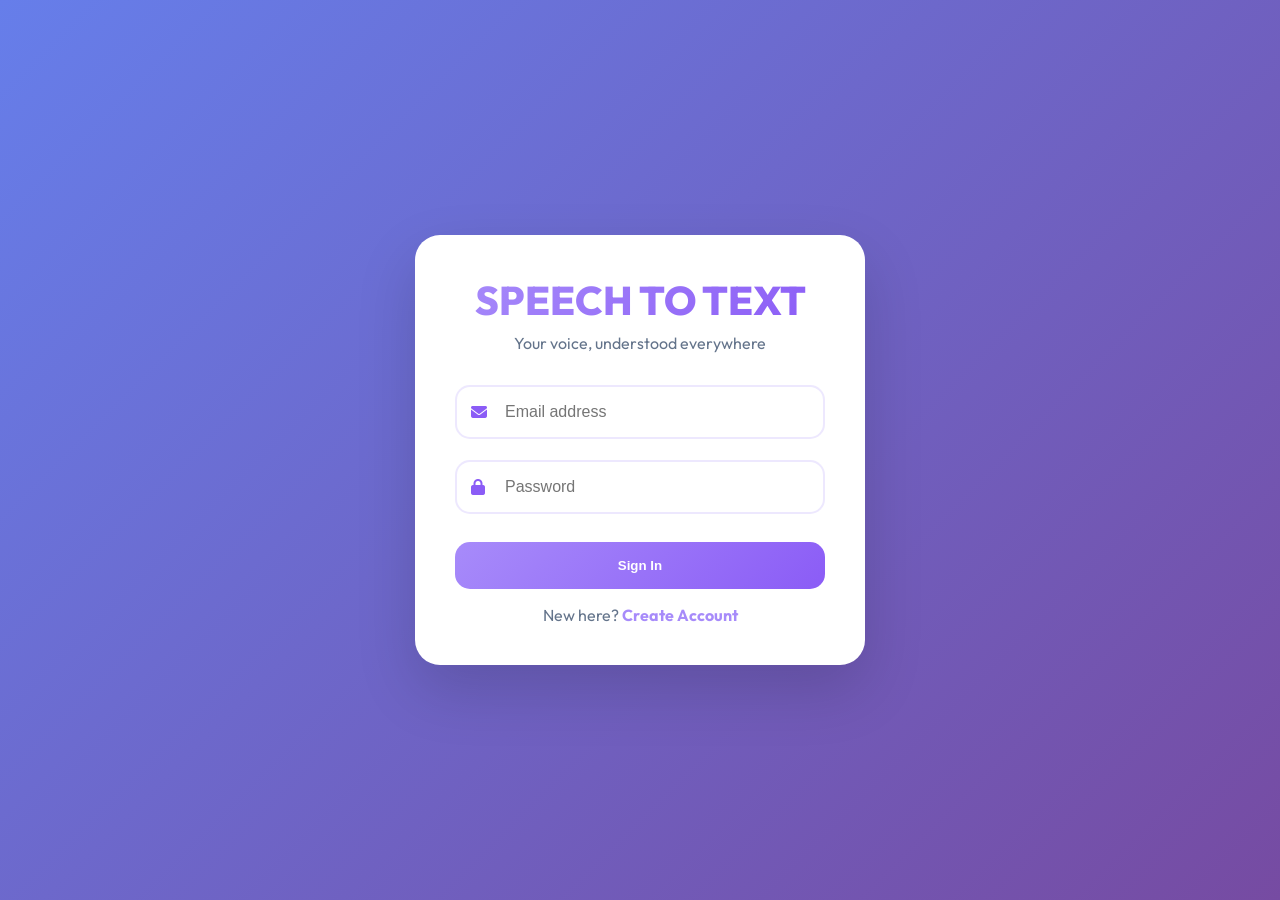
==== index.html @ 05b63a05 "initial commit" ====
<!DOCTYPE html>
<html lang="en">
<head>
<meta charset="UTF-8">
<title>Speech to Text Transcriber</title>
<meta name="viewport" content="width=device-width, initial-scale=1.0">

<link href="https://fonts.googleapis.com/css2?family=Outfit:wght@300;400;500;600;700;800&display=swap" rel="stylesheet">
<link href="https://cdnjs.cloudflare.com/ajax/libs/font-awesome/6.4.0/css/all.min.css" rel="stylesheet">
<link rel="stylesheet" href="styles.css">
</head>
<body>

<!-- TOP BAR -->
<div class="top-bar">
    <div class="top-left">
        <h2 class="app-title">Speech to Text</h2>
    </div>

    <div class="top-right">
        <button id="logoutBtn" class="logout-btn">
            <i class="fas fa-sign-out-alt"></i>
            Logout
        </button>
    </div>
</div>

<div class="app-container">

    <!-- HISTORY SIDEBAR -->
    <div class="history-sidebar">
        <h3>Previous Translations</h3>
        <div id="historyList"></div>
    </div>

    <!-- MAIN DASHBOARD -->
    <div class="main-container">
        <div class="dashboard">

            <div class="controls-row">
                <select id="lang-select">
                    <option value="hi-IN">Hindi</option>
                    <option value="ta-IN">Tamil</option>
                    <option value="te-IN">Telugu</option>
                    <option value="bn-IN">Bengali</option>
                    <option value="mr-IN">Marathi</option>
                    <option value="gu-IN">Gujarati</option>
                    <option value="pa-IN">Punjabi</option>
                    <option value="ur-IN">Urdu</option>
                </select>

                <button id="mic-btn" class="mic-btn">
                    <i class="fas fa-microphone"></i>
                    <span id="btn-text">Start Listening</span>
                </button>
            </div>

            <div id="status" class="status">Listening...</div>

            <div class="output-grid">
                <div>
                    <h4>Speech Recognition</h4>
                    <textarea id="inputText" readonly></textarea>
                </div>

                <div>
                    <h4>English Translation</h4>
                    <textarea id="outputText" readonly></textarea>

                    <button id="speak-btn" class="mic-btn" style="margin-top:15px;">
                        <i class="fas fa-volume-up"></i>
                        Speak Translation
                    </button>
                </div>
            </div>

        </div>
    </div>

</div>

<script src="script.js"></script>
</body>
</html>
---- styles.css ----
:root {
    --bg-light: #f0fdf4;
    --card-bg: #ffffff;
    --accent-primary: #10b981;
    --accent-gradient: linear-gradient(135deg, #10b981 0%, #059669 50%, #047857 100%);
    --text-muted: #9ca3af;
}

*{
    margin:0;
    padding:0;
    box-sizing:border-box;
}

body{
    font-family:'Outfit',sans-serif;
    background:linear-gradient(135deg,var(--bg-light),#ecfdf5);
    min-height:100vh;
}

/* ============================= */
/* TOP BAR */
/* ============================= */

.top-bar{
    display:flex;
    justify-content:space-between;
    align-items:center;
    padding:20px 40px;
}

.app-title{
    font-weight:700;
    font-size:1.4rem;
}

.logout-btn{
    background:transparent;
    border:1px solid #ddd;
    padding:8px 16px;
    border-radius:8px;
    cursor:pointer;
    font-weight:500;
    display:flex;
    align-items:center;
    gap:8px;
    transition:0.2s ease;
}

.logout-btn:hover{
    background:#f3f4f6;
    border-color:#bbb;
}

/* ============================= */
/* APP LAYOUT */
/* ============================= */

.app-container{
    display:flex;
    max-width:1300px;
    margin:auto;
}

/* SIDEBAR */
.history-sidebar{
    width:300px;
    background:white;
    padding:20px;
    border-right:1px solid #eee;
    overflow-y:auto;
    height:75vh;
    border-radius:20px 0 0 20px;
}

.history-sidebar h3{
    margin-bottom:15px;
}

#historyList div{
    padding:10px;
    border-radius:10px;
    margin-bottom:10px;
    background:#f0fdf4;
    cursor:pointer;
    font-size:0.9rem;
    transition:0.2s;
}

#historyList div:hover{
    background:#d1fae5;
}

/* MAIN DASHBOARD */
.main-container{
    flex:1;
    padding:2rem;
}

.dashboard{
    background:white;
    border-radius:30px;
    padding:2.5rem;
    box-shadow:0 20px 50px rgba(0,0,0,.08);
}

.controls-row{
    display:flex;
    gap:1.5rem;
    margin-bottom:2rem;
}

select{
    flex:1;
    padding:1rem;
    border-radius:15px;
    border:2px solid rgba(16,185,129,.2);
}

.mic-btn{
    padding:1rem 2rem;
    border:none;
    border-radius:15px;
    background:var(--accent-gradient);
    color:white;
    font-weight:600;
    cursor:pointer;
    display:flex;
    align-items:center;
    gap:0.7rem;
}

.mic-btn.active{
    background:linear-gradient(135deg,#ef4444,#dc2626);
}

.status{
    margin-top:0.5rem;
    font-size:0.9rem;
    color:var(--accent-primary);
    display:none;
}

.status.active{
    display:block;
}

.output-grid{
    display:grid;
    grid-template-columns:1fr 1fr;
    gap:2rem;
}

textarea{
    width:100%;
    height:250px;
    padding:1.5rem;
    border-radius:20px;
    border:2px solid rgba(16,185,129,.2);
    resize:none;
}

/* RESPONSIVE */
@media(max-width:1000px){
    .app-container{
        flex-direction:column;
    }
    .history-sidebar{
        width:100%;
        height:auto;
        border-radius:20px;
        margin-bottom:20px;
    }
    .output-grid{
        grid-template-columns:1fr;
    }
}
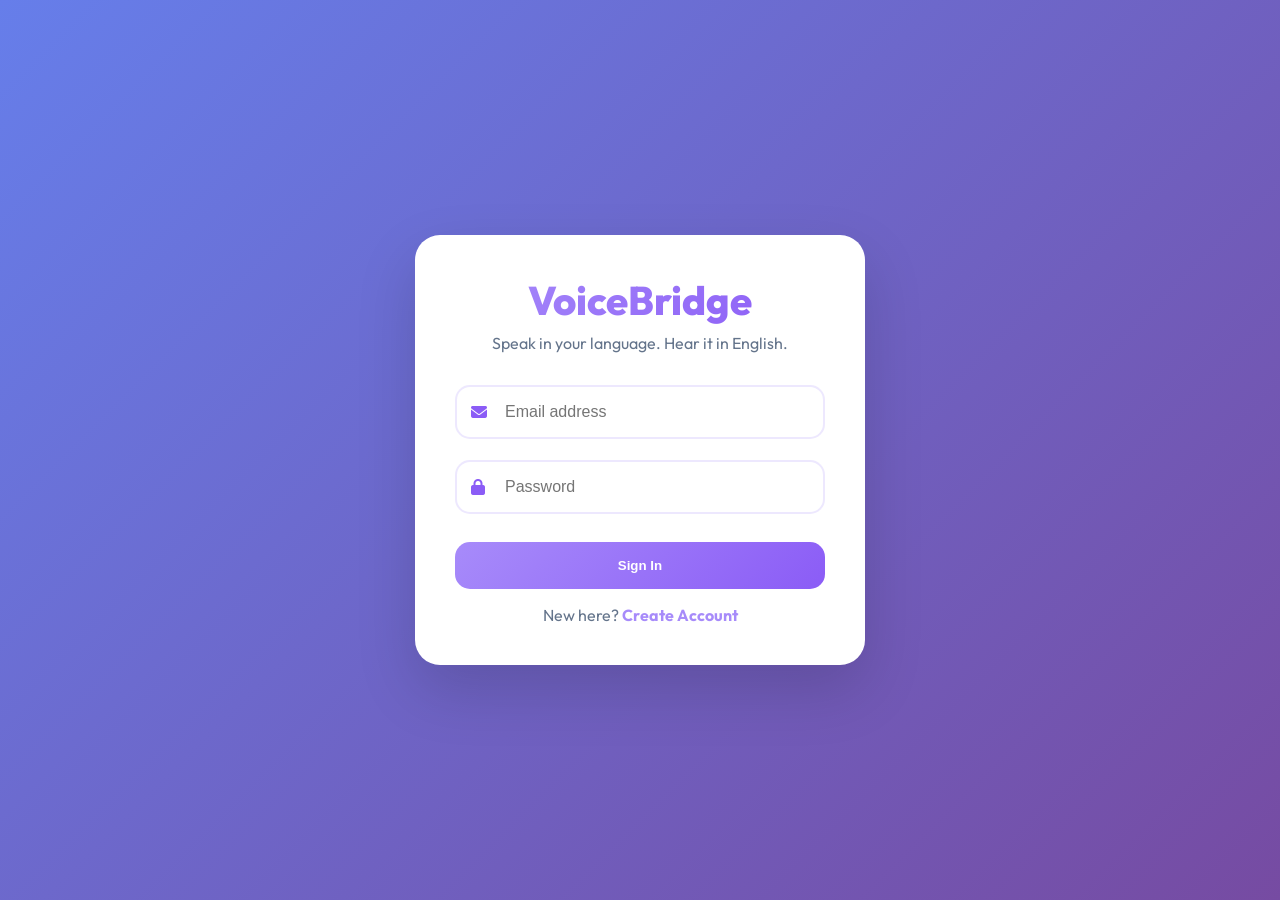
==== commit 77e38093: "Change title and app name to 'VoiceBridge'" ====
--- a/index.html
+++ b/index.html
@@ -2,7 +2,7 @@
 <html lang="en">
 <head>
 <meta charset="UTF-8">
-<title>Speech to Text Transcriber</title>
+<title>VoiceBridge</title>
 <meta name="viewport" content="width=device-width, initial-scale=1.0">
 
 <link href="https://fonts.googleapis.com/css2?family=Outfit:wght@300;400;500;600;700;800&display=swap" rel="stylesheet">
@@ -14,7 +14,7 @@
 <!-- TOP BAR -->
 <div class="top-bar">
     <div class="top-left">
-        <h2 class="app-title">Speech to Text</h2>
+        <h2 class="app-title">VoiceBridge</h2>
     </div>
 
     <div class="top-right">
@@ -81,4 +81,4 @@
 
 <script src="script.js"></script>
 </body>
-</html>+</html>
